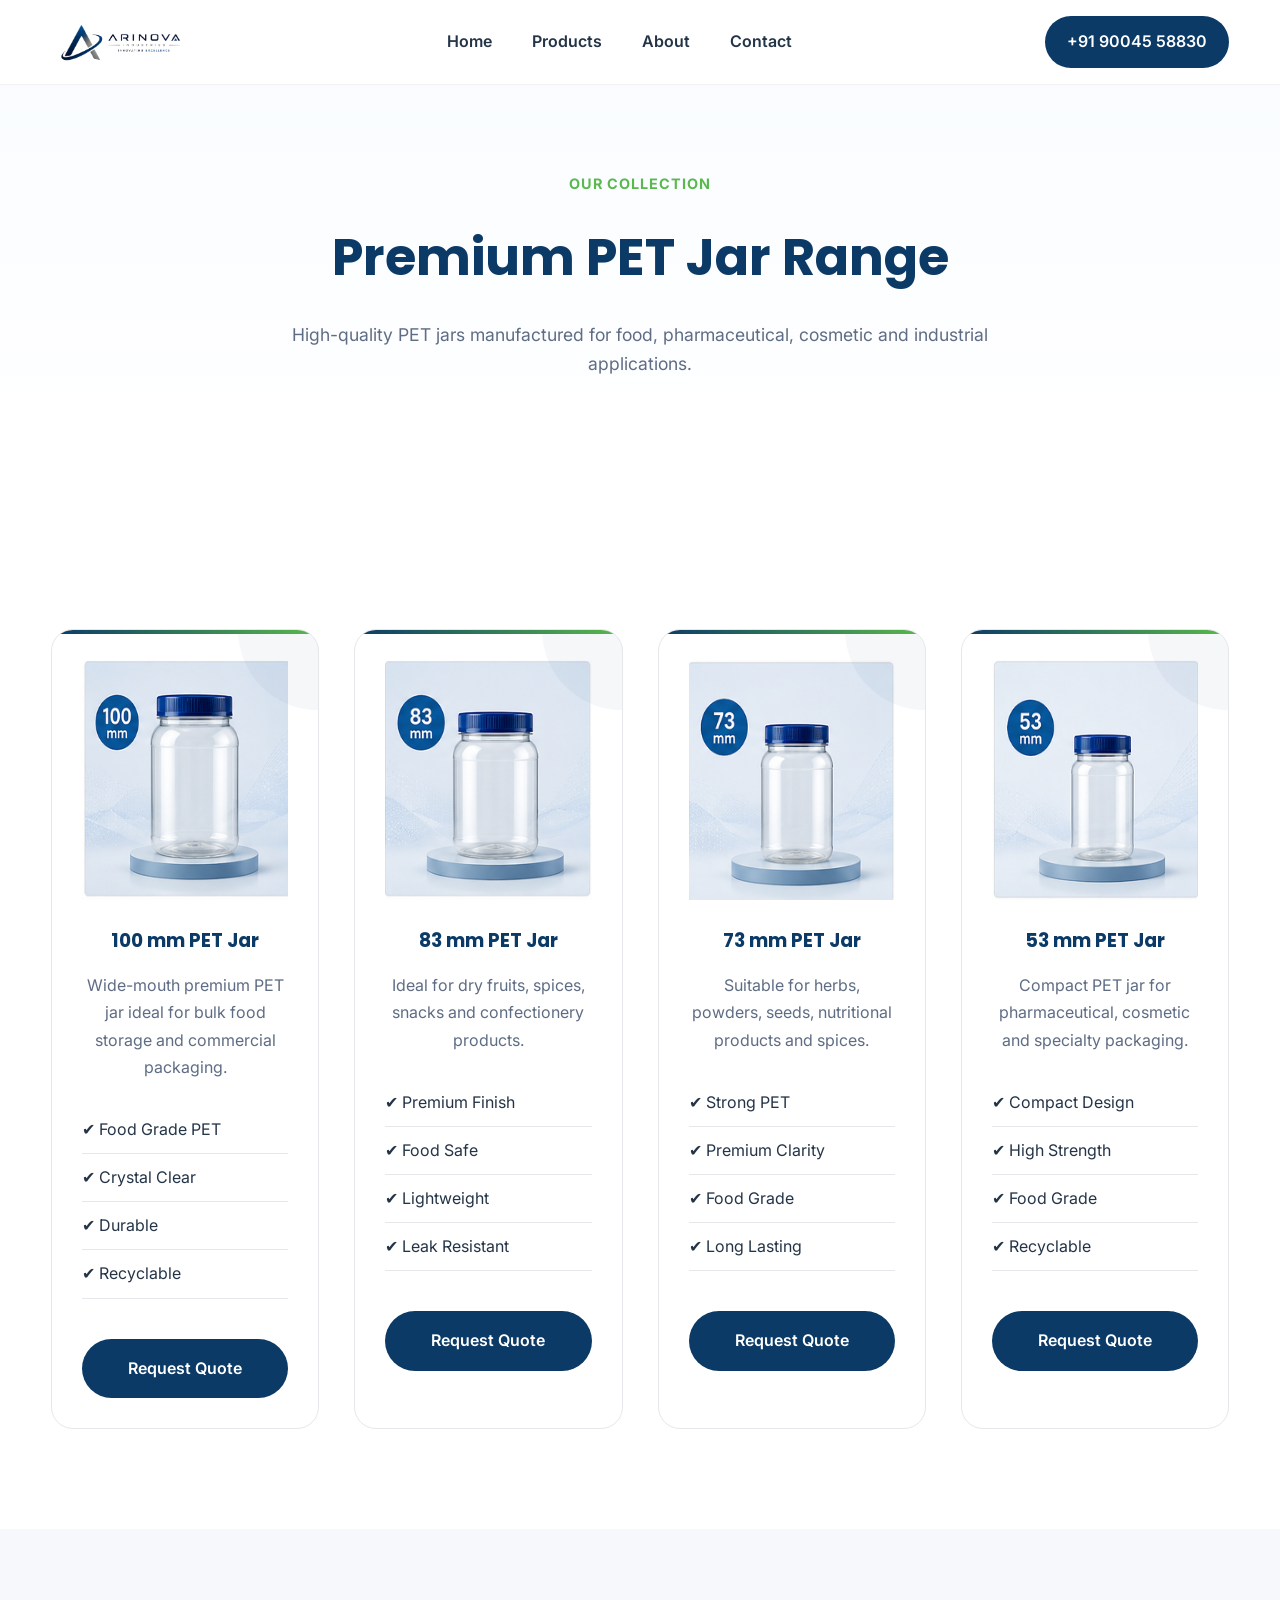
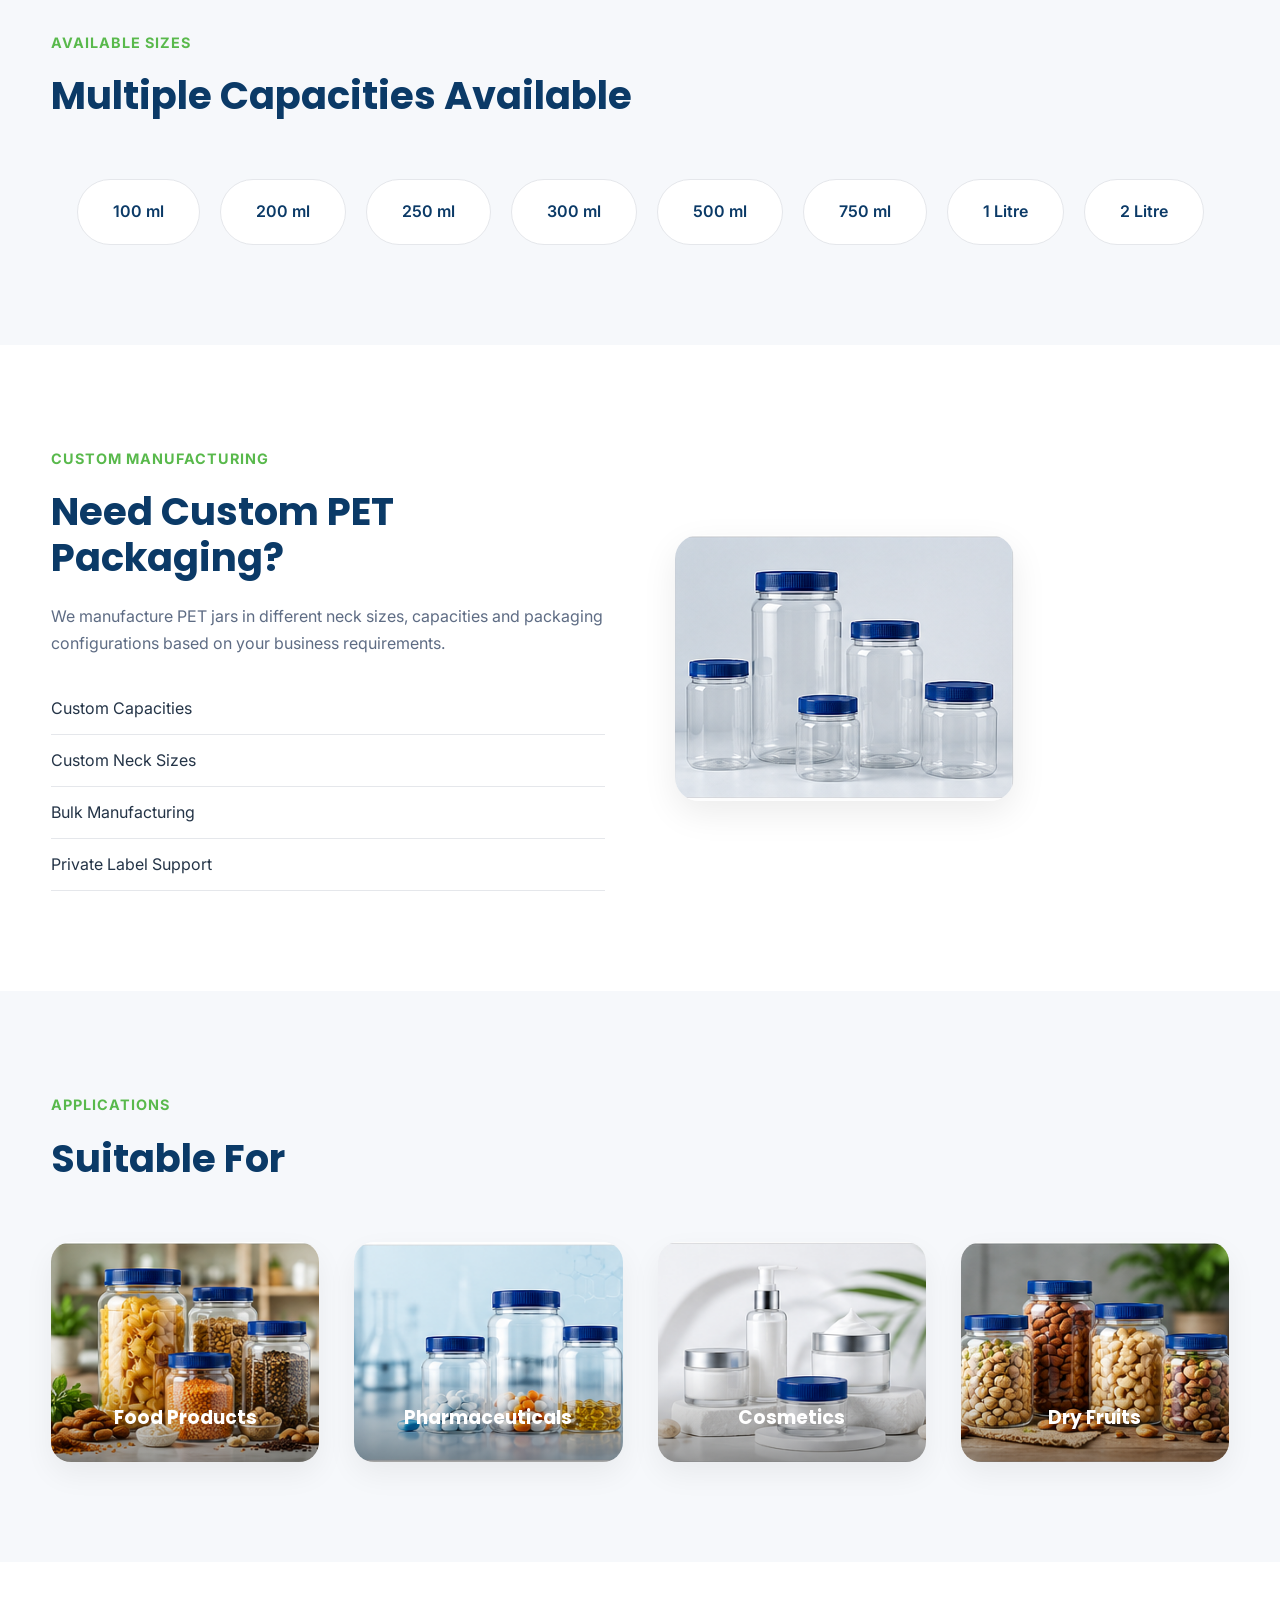
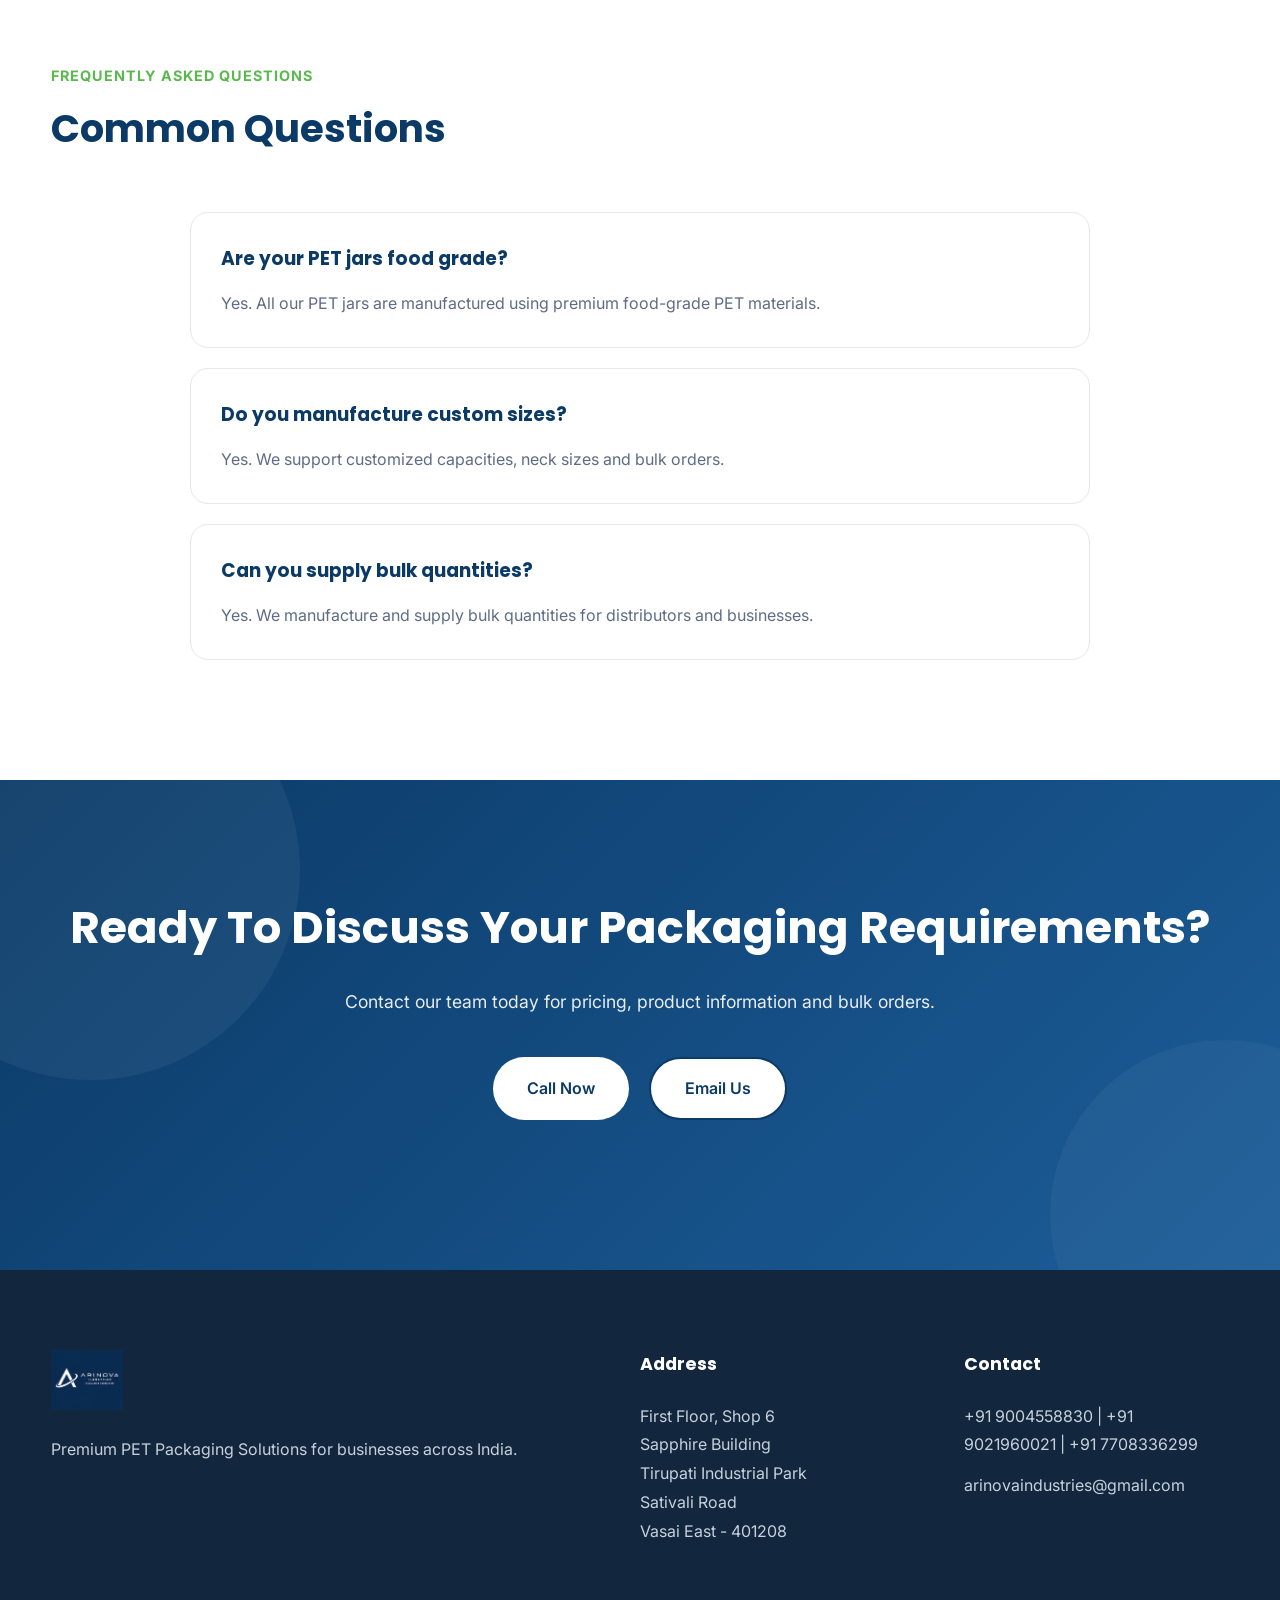
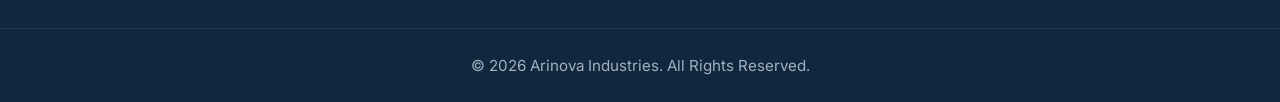
==== products.html @ 7dbd40dd "New look" ====
<!DOCTYPE html>
<html lang="en">
<head>
    <meta charset="UTF-8">
    <meta name="viewport" content="width=device-width, initial-scale=1.0">

    <title>Products | Arinova Industries</title>

    <meta name="description"
          content="Explore Arinova Industries premium PET jar collection. Food grade, crystal clear, durable PET packaging solutions.">

    <link rel="preconnect" href="https://fonts.googleapis.com">
    <link rel="preconnect" href="https://fonts.gstatic.com" crossorigin>

    <link href="https://fonts.googleapis.com/css2?family=Inter:wght@300;400;500;600;700&family=Poppins:wght@500;600;700&display=swap" rel="stylesheet">

    <link rel="stylesheet" href="css/style.css">
    <link rel="stylesheet" href="css/responsive.css">
</head>

<body>

<header class="header">

    <div class="container nav">

        <a href="index.html" class="logo">
            <img src="images/logo.png" alt="Arinova Industries">
        </a>

        <nav>

            <ul class="nav-links">

                <li><a href="index.html">Home</a></li>

                <li><a class="active" href="products.html">Products</a></li>

                <li><a href="index.html#about">About</a></li>

                <li><a href="#contact">Contact</a></li>

            </ul>

        </nav>

        <a class="phone-btn" href="tel:+919004558830">

            +91 90045 58830

        </a>

    </div>

</header>

<!-- PAGE HERO -->

<section class="page-hero">

    <div class="container">

        <span class="section-title">

            Our Collection

        </span>

        <h1>

            Premium PET Jar Range

        </h1>

        <p>

            High-quality PET jars manufactured for food,
            pharmaceutical, cosmetic and industrial applications.

        </p>

    </div>

</section>

<!-- PRODUCTS -->

<section class="section">

    <div class="container">

        <div class="products-grid">

            <article class="product-card">

                <img src="images/jars/100mm.png"
                     alt="100 mm PET Jar">

                <h3>100 mm PET Jar</h3>

                <p>

                    Wide-mouth premium PET jar ideal for bulk food
                    storage and commercial packaging.

                </p>

                <ul>

                    <li>✔ Food Grade PET</li>
                    <li>✔ Crystal Clear</li>
                    <li>✔ Durable</li>
                    <li>✔ Recyclable</li>

                </ul>

                <a href="#contact" class="btn primary">

                    Request Quote

                </a>

            </article>

            <article class="product-card">

                <img src="images/jars/83mm.png"
                     alt="83 mm PET Jar">

                <h3>83 mm PET Jar</h3>

                <p>

                    Ideal for dry fruits, spices, snacks and
                    confectionery products.

                </p>

                <ul>

                    <li>✔ Premium Finish</li>
                    <li>✔ Food Safe</li>
                    <li>✔ Lightweight</li>
                    <li>✔ Leak Resistant</li>

                </ul>

                <a href="#contact" class="btn primary">

                    Request Quote

                </a>

            </article>

            <article class="product-card">

                <img src="images/jars/73mm.png"
                     alt="73 mm PET Jar">

                <h3>73 mm PET Jar</h3>

                <p>

                    Suitable for herbs, powders, seeds,
                    nutritional products and spices.

                </p>

                <ul>

                    <li>✔ Strong PET</li>
                    <li>✔ Premium Clarity</li>
                    <li>✔ Food Grade</li>
                    <li>✔ Long Lasting</li>

                </ul>

                <a href="#contact" class="btn primary">

                    Request Quote

                </a>

            </article>

            <article class="product-card">

                <img src="images/jars/53mm.png"
                     alt="53 mm PET Jar">

                <h3>53 mm PET Jar</h3>

                <p>

                    Compact PET jar for pharmaceutical,
                    cosmetic and specialty packaging.

                </p>

                <ul>

                    <li>✔ Compact Design</li>
                    <li>✔ High Strength</li>
                    <li>✔ Food Grade</li>
                    <li>✔ Recyclable</li>

                </ul>

                <a href="#contact" class="btn primary">

                    Request Quote

                </a>

            </article>

        </div>

    </div>

</section>

<!-- CAPACITIES -->

<section class="section light">

    <div class="container">

        <span class="section-title">

            Available Sizes

        </span>

        <h2>

            Multiple Capacities Available

        </h2>

        <div class="capacity-grid">

            <div>100 ml</div>
            <div>200 ml</div>
            <div>250 ml</div>
            <div>300 ml</div>
            <div>500 ml</div>
            <div>750 ml</div>
            <div>1 Litre</div>
            <div>2 Litre</div>

        </div>

    </div>

</section>

<!-- CUSTOM -->

<section class="section">

    <div class="container custom-box">

        <div>

            <span class="section-title">

                Custom Manufacturing

            </span>

            <h2>

                Need Custom PET Packaging?

            </h2>

            <p>

                We manufacture PET jars in different neck sizes,
                capacities and packaging configurations based on
                your business requirements.

            </p>

            <ul>

                <li>Custom Capacities</li>

                <li>Custom Neck Sizes</li>

                <li>Bulk Manufacturing</li>

                <li>Private Label Support</li>

            </ul>

        </div>

        <div>

            <img src="images/custom.png"
                 alt="Custom PET Packaging">

        </div>

    </div>

</section>

<!-- APPLICATIONS -->

<section class="section light">

    <div class="container">

        <span class="section-title">

            Applications

        </span>

        <h2>

            Suitable For

        </h2>

        <div class="industry-grid">

            <div class="industry-card">

                <img src="images/food.png">

                <h3>Food Products</h3>

            </div>

            <div class="industry-card">

                <img src="images/pharma.png">

                <h3>Pharmaceuticals</h3>

            </div>

            <div class="industry-card">

                <img src="images/cosmetics.png">

                <h3>Cosmetics</h3>

            </div>

            <div class="industry-card">

                <img src="images/dryfruits.png">

                <h3>Dry Fruits</h3>

            </div>

        </div>

    </div>

</section>

<!-- FAQ -->

<section class="section">

    <div class="container">

        <span class="section-title">

            Frequently Asked Questions

        </span>

        <h2>

            Common Questions

        </h2>

        <div class="faq">

            <div class="faq-item">

                <h3>Are your PET jars food grade?</h3>

                <p>

                    Yes. All our PET jars are manufactured using
                    premium food-grade PET materials.

                </p>

            </div>

            <div class="faq-item">

                <h3>Do you manufacture custom sizes?</h3>

                <p>

                    Yes. We support customized capacities,
                    neck sizes and bulk orders.

                </p>

            </div>

            <div class="faq-item">

                <h3>Can you supply bulk quantities?</h3>

                <p>

                    Yes. We manufacture and supply bulk quantities
                    for distributors and businesses.

                </p>

            </div>

        </div>

    </div>

</section>

<!-- CTA -->

<section class="cta" id="contact">

    <div class="container">

        <h2>

            Ready To Discuss Your Packaging Requirements?

        </h2>

        <p>

            Contact our team today for pricing,
            product information and bulk orders.

        </p>

        <div class="hero-buttons">

            <a href="tel:+919004558830" class="btn white">

                Call Now

            </a>

            <a href="mailto:arinovaindustries@gmail.com" class="btn secondary">

                Email Us

            </a>

        </div>

    </div>

</section>

<footer>

    <div class="container footer-grid">

        <div>

            <img src="images/logo-white.png"
                 class="footer-logo"
                 alt="Arinova">

            <p>

                Premium PET Packaging Solutions
                for businesses across India.

            </p>

        </div>

        <div>

            <h4>Address</h4>

            <p>

                First Floor, Shop 6<br>
                Sapphire Building<br>
                Tirupati Industrial Park<br>
                Sativali Road<br>
                Vasai East - 401208

            </p>

        </div>

        <div>

            <h4>Contact</h4>

            <p><a data-v-7cbddfd2="" href="tel:+919004558830">+91 9004558830</a> | <a data-v-7cbddfd2="" href="tel:+919021960021">+91 9021960021</a> | <a data-v-7cbddfd2="" href="tel:+917708336299">+91 7708336299</a></p>

            <p>arinovaindustries@gmail.com</p>

        </div>

    </div>

    <div class="copyright">

        © 2026 Arinova Industries. All Rights Reserved.

    </div>

</footer>

<script src="js/script.js"></script>

</body>
</html>
---- css/style.css ----
/* ==========================================================
   Arinova Industries
   Modern Corporate Website
   style.css (Part 1)
   ========================================================== */


/* ==========================================================
   RESET
   ========================================================== */

*,
*::before,
*::after{
    margin:0;
    padding:0;
    box-sizing:border-box;
}

html{
    scroll-behavior:smooth;
}

body{
    font-family:'Inter',sans-serif;
    font-size:16px;
    line-height:1.7;
    color:#243447;
    background:#ffffff;
    overflow-x:hidden;
}

img{
    max-width:100%;
    display:block;
}

a{
    color:inherit;
    text-decoration:none;
}

ul{
    list-style:none;
}

button{
    border:none;
    cursor:pointer;
    font-family:inherit;
}


/* ==========================================================
   VARIABLES
   ========================================================== */

:root{

    --primary:#0B3A67;
    --primary-light:#1C5D99;

    --secondary:#59B94C;

    --dark:#243447;

    --text:#5E6C84;

    --light:#F6F8FB;

    --white:#ffffff;

    --border:#E5E7EB;

    --shadow:
        0 12px 35px rgba(0,0,0,.08);

    --shadow-hover:
        0 20px 45px rgba(0,0,0,.12);

    --radius:18px;

    --transition:.35s ease;
}


/* ==========================================================
   CONTAINER
   ========================================================== */

.container{

    width:min(1200px,92%);
    margin:auto;

}


/* ==========================================================
   SECTION
   ========================================================== */

.section{

    padding:100px 0;

}

.section.light{

    background:var(--light);

}

.section-title{

    display:inline-block;

    color:var(--secondary);

    font-weight:700;

    text-transform:uppercase;

    letter-spacing:1px;

    margin-bottom:18px;

    font-size:.9rem;

}

.section h2{

    font-family:'Poppins',sans-serif;

    font-size:2.4rem;

    line-height:1.2;

    margin-bottom:22px;

    color:var(--primary);

}

.section p{

    color:var(--text);

    margin-bottom:20px;

}

.center{

    text-align:center;

    margin-top:50px;

}


/* ==========================================================
   BUTTONS
   ========================================================== */

.btn{

    display:inline-flex;

    align-items:center;

    justify-content:center;

    gap:10px;

    padding:16px 34px;

    border-radius:999px;

    transition:var(--transition);

    font-weight:600;

}

.btn.primary{

    background:var(--primary);

    color:#fff;

}

.btn.primary:hover{

    transform:translateY(-3px);

    box-shadow:var(--shadow-hover);

}

.btn.secondary{

    border:2px solid var(--primary);

    color:var(--primary);

    background:white;

}

.btn.secondary:hover{

    background:var(--primary);

    color:white;

}

.btn.white{

    background:white;

    color:var(--primary);

}

.btn.white:hover{

    transform:translateY(-3px);

}


/* ==========================================================
   HEADER
   ========================================================== */

.header{

    position:fixed;

    left:0;

    top:0;

    width:100%;

    z-index:1000;

    background:rgba(255,255,255,.92);

    backdrop-filter:blur(16px);

    border-bottom:1px solid rgba(0,0,0,.05);

}

.nav{

    display:flex;

    align-items:center;

    justify-content:space-between;

    height:84px;

}

.logo img{

    height:52px;

}

.nav-links{

    display:flex;

    gap:40px;

}

.nav-links a{

    font-weight:600;

    position:relative;

    transition:var(--transition);

}

.nav-links a:hover{

    color:var(--primary);

}

.nav-links a::after{

    content:"";

    position:absolute;

    left:0;

    bottom:-8px;

    width:0;

    height:2px;

    background:var(--secondary);

    transition:var(--transition);

}

.nav-links a:hover::after{

    width:100%;

}

.phone-btn{

    background:var(--primary);

    color:white;

    padding:12px 22px;

    border-radius:999px;

    font-weight:600;

    transition:var(--transition);

}

.phone-btn:hover{

    background:var(--secondary);

}


/* ==========================================================
   HERO
   ========================================================== */

.hero{

    padding-top:160px;

    padding-bottom:120px;

    background:

    radial-gradient(circle at top right,
    rgba(89,185,76,.15),
    transparent 35%),

    linear-gradient(
    135deg,
    #F8FBFF,
    #EEF5FB);

}

.hero-grid{

    display:grid;

    grid-template-columns:1fr 1fr;

    align-items:center;

    gap:80px;

}

.hero-tag{

    display:inline-block;

    padding:10px 18px;

    background:#E9F6EC;

    color:var(--secondary);

    border-radius:999px;

    font-size:.9rem;

    font-weight:700;

    margin-bottom:24px;

}

.hero h1{

    font-family:'Poppins',sans-serif;

    font-size:3.8rem;

    line-height:1.15;

    color:var(--primary);

    margin-bottom:28px;

}

.hero p{

    font-size:1.15rem;

    color:var(--text);

    margin-bottom:40px;

}

.hero-buttons{

    display:flex;

    gap:20px;

    margin-bottom:40px;

}

.hero-features{

    display:grid;

    grid-template-columns:repeat(2,1fr);

    gap:18px;

}

.hero-features div{

    background:white;

    border-radius:14px;

    padding:16px 22px;

    box-shadow:var(--shadow);

    font-weight:600;

}

.hero-image{

    position:relative;

}

.hero-image img{

    border-radius:28px;

    box-shadow:

    0 35px 70px rgba(11,58,103,.18);

}


/* ==========================================================
   PAGE HERO (Products Page)
   ========================================================== */

.page-hero{

    padding-top:170px;

    padding-bottom:90px;

    text-align:center;

    background:

    linear-gradient(
    180deg,
    #F8FBFF,
    white);

}

.page-hero h1{

    font-family:'Poppins',sans-serif;

    font-size:3.2rem;

    color:var(--primary);

    margin-bottom:18px;

}

.page-hero p{

    max-width:720px;

    margin:auto;

    color:var(--text);

    font-size:1.1rem;

}


/* ==========================================================
   TWO COLUMN LAYOUT
   ========================================================== */

.two-column{

    display:grid;

    grid-template-columns:1fr 1fr;

    gap:80px;

    align-items:center;

}

.two-column img{

    border-radius:24px;

    box-shadow:var(--shadow);

}

.about-list{

    margin-top:28px;

}

.about-list li{

    padding:12px 0;

    border-bottom:1px solid var(--border);

    color:var(--dark);

    font-weight:500;

}
/* ==========================================================
   FEATURES
   ========================================================== */

.features-grid{

    display:grid;
    grid-template-columns:repeat(auto-fit,minmax(280px,1fr));
    gap:30px;
    margin-top:60px;

}

.feature-card{

    background:#fff;
    border:1px solid var(--border);
    border-radius:var(--radius);
    padding:40px 32px;
    transition:var(--transition);
    box-shadow:0 10px 25px rgba(0,0,0,.04);

}

.feature-card:hover{

    transform:translateY(-10px);
    box-shadow:var(--shadow-hover);
    border-color:transparent;

}

.feature-card::before{

    content:"✓";
    display:flex;
    align-items:center;
    justify-content:center;

    width:60px;
    height:60px;

    border-radius:50%;
    margin-bottom:25px;

    background:rgba(89,185,76,.12);
    color:var(--secondary);

    font-size:1.4rem;
    font-weight:700;

}

.feature-card h3{

    font-family:'Poppins',sans-serif;
    color:var(--primary);
    margin-bottom:15px;
    font-size:1.25rem;

}

.feature-card p{

    color:var(--text);
    margin:0;

}


/* ==========================================================
   INDUSTRIES
   ========================================================== */

.industry-grid{

    display:grid;
    grid-template-columns:repeat(auto-fit,minmax(250px,1fr));
    gap:35px;
    margin-top:60px;

}

.industry-card{

    overflow:hidden;

    background:white;

    border-radius:20px;

    box-shadow:0 12px 30px rgba(0,0,0,.06);

    transition:var(--transition);

}

.industry-card:hover{

    transform:translateY(-8px);

    box-shadow:var(--shadow-hover);

}

.industry-card img{

    width:100%;
    height:220px;
    object-fit:cover;

}

.industry-card h3{

    padding:28px;

    text-align:center;

    color:var(--primary);

    font-family:'Poppins',sans-serif;

}


/* ==========================================================
   PRODUCTS
   ========================================================== */

.products-grid{

    display:grid;
    grid-template-columns:repeat(auto-fit,minmax(260px,1fr));
    gap:35px;
    margin-top:60px;

}

.product-card{

    background:white;

    border-radius:22px;

    overflow:hidden;

    text-align:center;

    padding:30px;

    border:1px solid var(--border);

    transition:var(--transition);

}

.product-card:hover{

    transform:translateY(-10px);

    box-shadow:var(--shadow-hover);

}

.product-card img{

    height:240px;

    width:auto;

    margin:auto;

    transition:.4s;

}

.product-card:hover img{

    transform:scale(1.05);

}

.product-card h3{

    margin:25px 0 15px;

    color:var(--primary);

    font-family:'Poppins',sans-serif;

}

.product-card p{

    color:var(--text);

    margin-bottom:20px;

}

.product-card ul{

    margin:25px 0;

    text-align:left;

}

.product-card li{

    padding:10px 0;

    color:var(--dark);

    border-bottom:1px solid var(--border);

}

.product-card .btn{

    width:100%;
    margin-top:15px;

}


/* ==========================================================
   CAPACITY GRID
   ========================================================== */

.capacity-grid{

    display:flex;

    flex-wrap:wrap;

    justify-content:center;

    gap:20px;

    margin-top:60px;

}

.capacity-grid div{

    padding:18px 35px;

    background:white;

    border-radius:999px;

    border:1px solid var(--border);

    font-weight:600;

    color:var(--primary);

    transition:var(--transition);

}

.capacity-grid div:hover{

    background:var(--primary);

    color:white;

    transform:translateY(-4px);

}


/* ==========================================================
   CUSTOM MANUFACTURING
   ========================================================== */

.custom-box{

    display:grid;

    grid-template-columns:1fr 1fr;

    gap:70px;

    align-items:center;

}

.custom-box img{

    border-radius:24px;

    box-shadow:var(--shadow);

}

.custom-box ul{

    margin-top:25px;

}

.custom-box li{

    padding:12px 0;

    border-bottom:1px solid var(--border);

    color:var(--dark);

}


/* ==========================================================
   FAQ
   ========================================================== */

.faq{

    max-width:900px;

    margin:60px auto 0;

}

.faq-item{

    background:white;

    border-radius:18px;

    padding:30px;

    margin-bottom:20px;

    border:1px solid var(--border);

    transition:var(--transition);

}

.faq-item:hover{

    box-shadow:var(--shadow);

}

.faq-item h3{

    color:var(--primary);

    margin-bottom:15px;

    font-family:'Poppins',sans-serif;

}

.faq-item p{

    margin:0;

    color:var(--text);

}


/* ==========================================================
   IMAGE EFFECTS
   ========================================================== */

.product-card img,
.industry-card img,
.two-column img,
.custom-box img{

    transition:.5s;

}

.product-card:hover img,
.industry-card:hover img,
.custom-box:hover img{

    transform:scale(1.05);

}

/* ==========================================================
   MANUFACTURING PROCESS
   ========================================================== */

.timeline{

    display:grid;

    grid-template-columns:repeat(5,1fr);

    gap:30px;

    margin-top:70px;

    position:relative;

}

.timeline::before{

    content:"";

    position:absolute;

    left:0;
    right:0;
    top:35px;

    height:3px;

    background:#dce6f2;

    z-index:0;

}

.timeline div{

    position:relative;

    z-index:2;

    background:white;

    border-radius:20px;

    padding:80px 20px 30px;

    text-align:center;

    border:1px solid var(--border);

    box-shadow:0 10px 25px rgba(0,0,0,.05);

    transition:var(--transition);

    font-weight:600;

    color:var(--primary);

}

.timeline div::before{

    content:"";

    position:absolute;

    top:22px;
    left:50%;

    transform:translateX(-50%);

    width:28px;
    height:28px;

    border-radius:50%;

    background:var(--secondary);

    border:6px solid white;

    box-shadow:0 0 0 4px rgba(89,185,76,.15);

}

.timeline div:hover{

    transform:translateY(-8px);

    box-shadow:var(--shadow-hover);

}


/* ==========================================================
   CTA
   ========================================================== */

.cta{

    padding:110px 0;

    text-align:center;

    color:white;

    background:
    linear-gradient(
    135deg,
    var(--primary),
    var(--primary-light)
    );

    position:relative;

    overflow:hidden;

}

.cta::before{

    content:"";

    position:absolute;

    width:420px;
    height:420px;

    border-radius:50%;

    background:rgba(255,255,255,.05);

    top:-120px;
    left:-120px;

}

.cta::after{

    content:"";

    position:absolute;

    width:350px;
    height:350px;

    border-radius:50%;

    background:rgba(255,255,255,.04);

    right:-120px;
    bottom:-120px;

}

.cta .container{

    position:relative;

    z-index:2;

}

.cta h2{

    font-family:'Poppins',sans-serif;

    font-size:2.8rem;

    margin-bottom:20px;

    color:white;

}

.cta p{

    font-size:1.1rem;

    opacity:.9;

    max-width:700px;

    margin:0 auto 40px;

}

.cta .hero-buttons{

    justify-content:center;

}


/* ==========================================================
   FOOTER
   ========================================================== */

footer{

    background:#12273d;

    color:#d8e2ed;

    padding:80px 0 0;

}

.footer-grid{

    display:grid;

    grid-template-columns:2fr 1fr 1fr;

    gap:60px;

}

.footer-logo{

    height:60px;

    margin-bottom:25px;

}

footer h4{

    color:white;

    margin-bottom:22px;

    font-family:'Poppins',sans-serif;

    font-size:1.1rem;

}

footer p{

    color:#c6d1dc;

    line-height:1.8;

    margin-bottom:12px;

}

footer ul{

    display:flex;

    flex-direction:column;

    gap:12px;

}

footer ul a{

    color:#c6d1dc;

    transition:var(--transition);

}

footer ul a:hover{

    color:white;

    padding-left:8px;

}

.footer-contact{

    display:flex;

    flex-direction:column;

    gap:14px;

}

.footer-contact span{

    display:flex;

    align-items:center;

    gap:12px;

}


/* ==========================================================
   COPYRIGHT
   ========================================================== */

.copyright{

    margin-top:70px;

    border-top:1px solid rgba(255,255,255,.08);

    padding:24px 0;

    text-align:center;

    color:#9eb1c4;

    font-size:.95rem;

}


/* ==========================================================
   SOCIAL LINKS
   ========================================================== */

.social-links{

    display:flex;

    gap:15px;

    margin-top:25px;

}

.social-links a{

    width:42px;
    height:42px;

    border-radius:50%;

    display:flex;

    align-items:center;
    justify-content:center;

    background:rgba(255,255,255,.08);

    transition:var(--transition);

}

.social-links a:hover{

    background:var(--secondary);

    transform:translateY(-5px);

}


/* ==========================================================
   SCROLL TO TOP
   ========================================================== */

.scroll-top{

    position:fixed;

    right:30px;
    bottom:30px;

    width:52px;
    height:52px;

    border-radius:50%;

    background:var(--primary);

    color:white;

    display:flex;

    align-items:center;
    justify-content:center;

    font-size:20px;

    cursor:pointer;

    opacity:0;

    visibility:hidden;

    transition:var(--transition);

    box-shadow:0 10px 25px rgba(0,0,0,.2);

    z-index:999;

}

.scroll-top.show{

    opacity:1;

    visibility:visible;

}

.scroll-top:hover{

    background:var(--secondary);

    transform:translateY(-5px);

}


/* ==========================================================
   SIMPLE FADE ANIMATION
   ========================================================== */

.fade-up{

    opacity:0;

    transform:translateY(40px);

    transition:all .8s ease;

}

.fade-up.visible{

    opacity:1;

    transform:translateY(0);

}


/* ==========================================================
   UTILITIES
   ========================================================== */

.text-center{

    text-align:center;

}

.mt-1{margin-top:10px;}
.mt-2{margin-top:20px;}
.mt-3{margin-top:30px;}
.mt-4{margin-top:40px;}
.mt-5{margin-top:60px;}

.mb-1{margin-bottom:10px;}
.mb-2{margin-bottom:20px;}
.mb-3{margin-bottom:30px;}
.mb-4{margin-bottom:40px;}
.mb-5{margin-bottom:60px;}

.hidden{

    display:none;

}
/* ==========================================================
   PART 4 - POLISH & ANIMATIONS
   ========================================================== */


/* ==========================================================
   SMOOTH PAGE LOADING
   ========================================================== */

body{

    animation:fadePage .5s ease;

}

@keyframes fadePage{

    from{

        opacity:0;

    }

    to{

        opacity:1;

    }

}


/* ==========================================================
   SECTION FADE ANIMATION
   ========================================================== */

.section{

    opacity:0;

    transform:translateY(40px);

    transition:
        opacity .8s ease,
        transform .8s ease;

}

.section.visible{

    opacity:1;

    transform:translateY(0);

}


/* ==========================================================
   HEADER SCROLL EFFECT
   ========================================================== */

.header.scrolled{

    background:rgba(255,255,255,.98);

    box-shadow:

        0 12px 30px rgba(0,0,0,.08);

}


/* ==========================================================
   LOGO HOVER
   ========================================================== */

.logo img{

    transition:.35s;

}

.logo:hover img{

    transform:scale(1.04);

}


/* ==========================================================
   BUTTON ANIMATION
   ========================================================== */

.btn{

    position:relative;

    overflow:hidden;

}

.btn::before{

    content:"";

    position:absolute;

    left:-120%;

    top:0;

    width:120%;

    height:100%;

    background:

        linear-gradient(

        90deg,

        transparent,

        rgba(255,255,255,.25),

        transparent

        );

    transition:.7s;

}

.btn:hover::before{

    left:120%;

}


/* ==========================================================
   PRODUCT IMAGE FLOAT
   ========================================================== */

.product-card img{

    animation:

        floatImage 5s ease-in-out infinite;

}

@keyframes floatImage{

    0%{

        transform:translateY(0);

    }

    50%{

        transform:translateY(-10px);

    }

    100%{

        transform:translateY(0);

    }

}


/* ==========================================================
   HERO IMAGE
   ========================================================== */

.hero-image{

    position:relative;

}

.hero-image::after{

    content:"";

    position:absolute;

    inset:20px;

    background:

        radial-gradient(

        rgba(89,185,76,.18),

        transparent 70%

        );

    z-index:-1;

    filter:blur(30px);

}


/* ==========================================================
   PRODUCT CARD SHINE
   ========================================================== */

.product-card{

    position:relative;

}

.product-card::before{

    content:"";

    position:absolute;

    width:160px;

    height:160px;

    border-radius:50%;

    background:

        rgba(11,58,103,.04);

    top:-80px;

    right:-80px;

}

.product-card::after{

    content:"";

    position:absolute;

    left:0;

    top:0;

    width:100%;

    height:4px;

    background:

        linear-gradient(

        90deg,

        var(--primary),

        var(--secondary)

        );

}


/* ==========================================================
   INDUSTRY CARD OVERLAY
   ========================================================== */

.industry-card{

    position:relative;

}

.industry-card::after{

    content:"";

    position:absolute;

    left:0;

    bottom:0;

    width:100%;

    height:40%;

    background:

        linear-gradient(

        transparent,

        rgba(0,0,0,.35)

        );

    pointer-events:none;

}

.industry-card h3{

    position:absolute;

    left:0;

    bottom:0;

    width:100%;

    color:white;

    z-index:5;

}


/* ==========================================================
   TIMELINE HOVER
   ========================================================== */

.timeline div{

    overflow:hidden;

}

.timeline div::after{

    content:"";

    position:absolute;

    left:0;

    bottom:0;

    width:100%;

    height:4px;

    background:var(--secondary);

    transform:scaleX(0);

    transition:.35s;

    transform-origin:left;

}

.timeline div:hover::after{

    transform:scaleX(1);

}


/* ==========================================================
   FOOTER LINKS
   ========================================================== */

footer a{

    transition:.3s;

}

footer a:hover{

    color:white;

}


/* ==========================================================
   SELECTION
   ========================================================== */

::selection{

    background:var(--primary);

    color:white;

}


/* ==========================================================
   SCROLLBAR
   ========================================================== */

::-webkit-scrollbar{

    width:10px;

}

::-webkit-scrollbar-track{

    background:#eef2f6;

}

::-webkit-scrollbar-thumb{

    background:var(--primary);

    border-radius:20px;

}

::-webkit-scrollbar-thumb:hover{

    background:var(--secondary);

}


/* ==========================================================
   IMAGE RADIUS
   ========================================================== */

.hero img,
.two-column img,
.custom-box img{

    border-radius:24px;

}


/* ==========================================================
   SMALL UTILITIES
   ========================================================== */

.shadow{

    box-shadow:var(--shadow);

}

.shadow-lg{

    box-shadow:var(--shadow-hover);

}

.rounded{

    border-radius:var(--radius);

}

.rounded-full{

    border-radius:999px;

}

.w-100{

    width:100%;

}

.h-100{

    height:100%;

}

.flex{

    display:flex;

}

.grid{

    display:grid;

}

.items-center{

    align-items:center;

}

.justify-center{

    justify-content:center;

}

.gap-1{

    gap:10px;

}

.gap-2{

    gap:20px;

}

.gap-3{

    gap:30px;

}


/* ==========================================================
   END
   ========================================================== */
---- css/responsive.css ----
/* ==========================================================
   responsive.css
   Arinova Industries
   ========================================================== */


/* ==========================================================
   LARGE LAPTOPS
   ========================================================== */

@media (max-width:1200px){

    .hero h1{

        font-size:3.2rem;

    }

    .section h2{

        font-size:2.1rem;

    }

}


/* ==========================================================
   TABLETS
   ========================================================== */

@media (max-width:992px){

    .nav{

        height:75px;

    }

    .phone-btn{

        display:none;

    }

    .hero{

        padding-top:130px;
        padding-bottom:70px;

    }

    .hero-grid,
    .two-column,
    .custom-box{

        grid-template-columns:1fr;
        gap:50px;

    }

    .hero-content{

        text-align:center;

    }

    .hero-buttons{

        justify-content:center;

        flex-wrap:wrap;

    }

    .hero-features{

        grid-template-columns:repeat(2,1fr);

    }

    .hero-image{

        max-width:650px;

        margin:auto;

    }

    .footer-grid{

        grid-template-columns:1fr 1fr;

        gap:40px;

    }

    .timeline{

        grid-template-columns:repeat(3,1fr);

    }

}


/* ==========================================================
   MOBILE NAVIGATION
   ========================================================== */

@media (max-width:768px){

    .header{

        backdrop-filter:none;

    }

    .nav{

        position:relative;

    }

    .nav-links{

        position:absolute;

        left:0;
        right:0;

        top:75px;

        background:white;

        flex-direction:column;

        align-items:center;

        padding:25px;

        gap:22px;

        box-shadow:0 18px 35px rgba(0,0,0,.08);

        display:none;

    }

    .nav-links.active{

        display:flex;

    }

    .menu-toggle{

        display:flex;

        flex-direction:column;

        gap:5px;

        cursor:pointer;

    }

    .menu-toggle span{

        width:26px;
        height:3px;

        background:var(--primary);

        border-radius:10px;

    }

}


/* ==========================================================
   MOBILE
   ========================================================== */

@media (max-width:768px){

    .section{

        padding:70px 0;

    }

    .hero{

        padding-top:120px;

    }

    .hero h1{

        font-size:2.4rem;

    }

    .page-hero h1{

        font-size:2.3rem;

    }

    .section h2{

        font-size:1.9rem;

    }

    .hero p,
    .page-hero p{

        font-size:1rem;

    }

    .hero-buttons{

        flex-direction:column;

        align-items:center;

    }

    .btn{

        width:100%;

        max-width:320px;

    }

    .hero-features{

        grid-template-columns:1fr;

    }

    .features-grid,
    .industry-grid,
    .products-grid{

        grid-template-columns:1fr;

    }

    .timeline{

        grid-template-columns:1fr;

    }

    .timeline::before{

        display:none;

    }

    .capacity-grid{

        justify-content:center;

    }

    .footer-grid{

        grid-template-columns:1fr;

        text-align:center;

    }

    .footer-logo{

        margin:auto auto 25px;

    }

    .social-links{

        justify-content:center;

    }

}


/* ==========================================================
   SMALL MOBILE
   ========================================================== */

@media (max-width:576px){

    body{

        font-size:15px;

    }

    .container{

        width:92%;

    }

    .hero h1{

        font-size:2rem;

    }

    .page-hero h1{

        font-size:2rem;

    }

    .section h2{

        font-size:1.7rem;

    }

    .hero-tag{

        font-size:.8rem;

        padding:8px 16px;

    }

    .btn{

        padding:15px 22px;

    }

    .feature-card,
    .product-card,
    .faq-item{

        padding:25px;

    }

    .product-card img{

        height:180px;

    }

    .industry-card img{

        height:180px;

    }

    .timeline div{

        padding:60px 20px 25px;

    }

    .cta{

        padding:70px 0;

    }

    .cta h2{

        font-size:2rem;

    }

}


/* ==========================================================
   EXTRA SMALL DEVICES
   ========================================================== */

@media (max-width:380px){

    .hero h1{

        font-size:1.8rem;

    }

    .section h2{

        font-size:1.5rem;

    }

    .btn{

        font-size:.9rem;

    }

    .hero-buttons{

        gap:15px;

    }

    .capacity-grid div{

        width:100%;

        text-align:center;

    }

}


/* ==========================================================
   LANDSCAPE MOBILE
   ========================================================== */

@media (max-height:500px){

    .hero{

        padding-top:110px;

    }

}
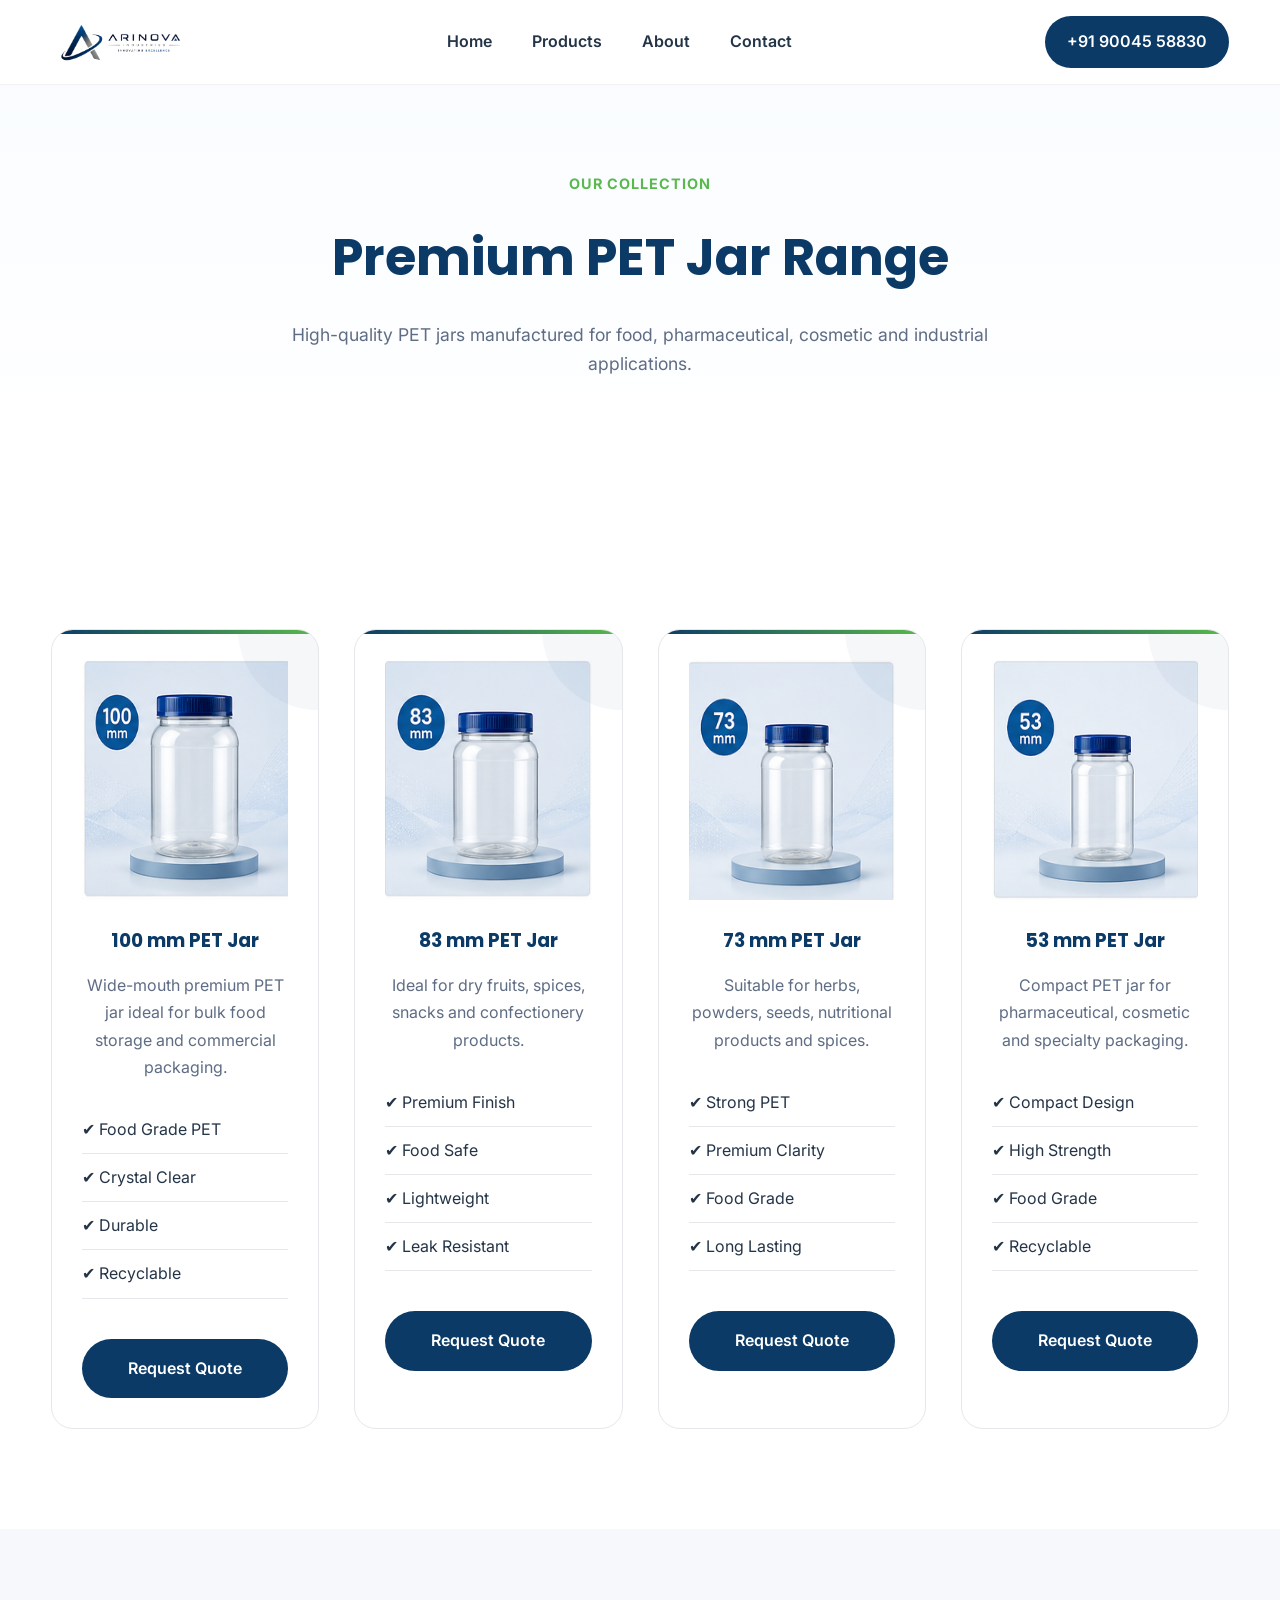
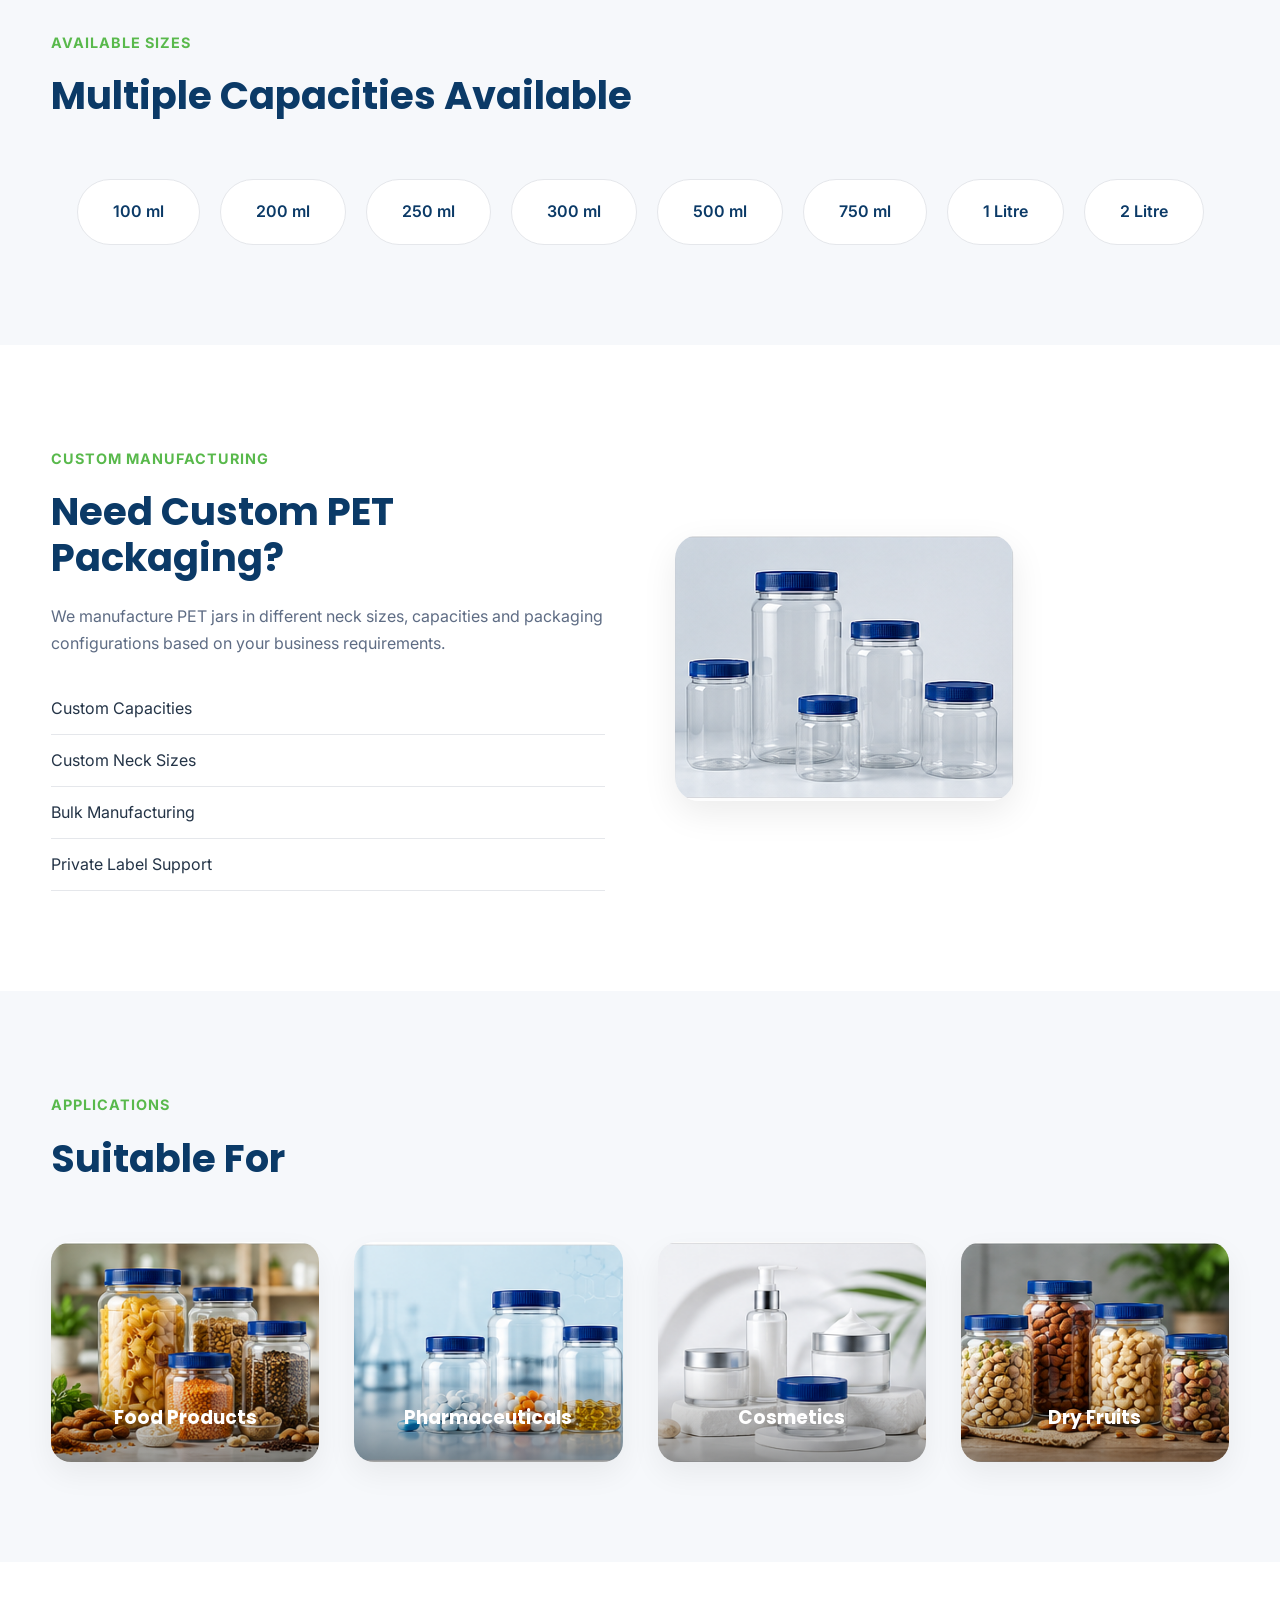
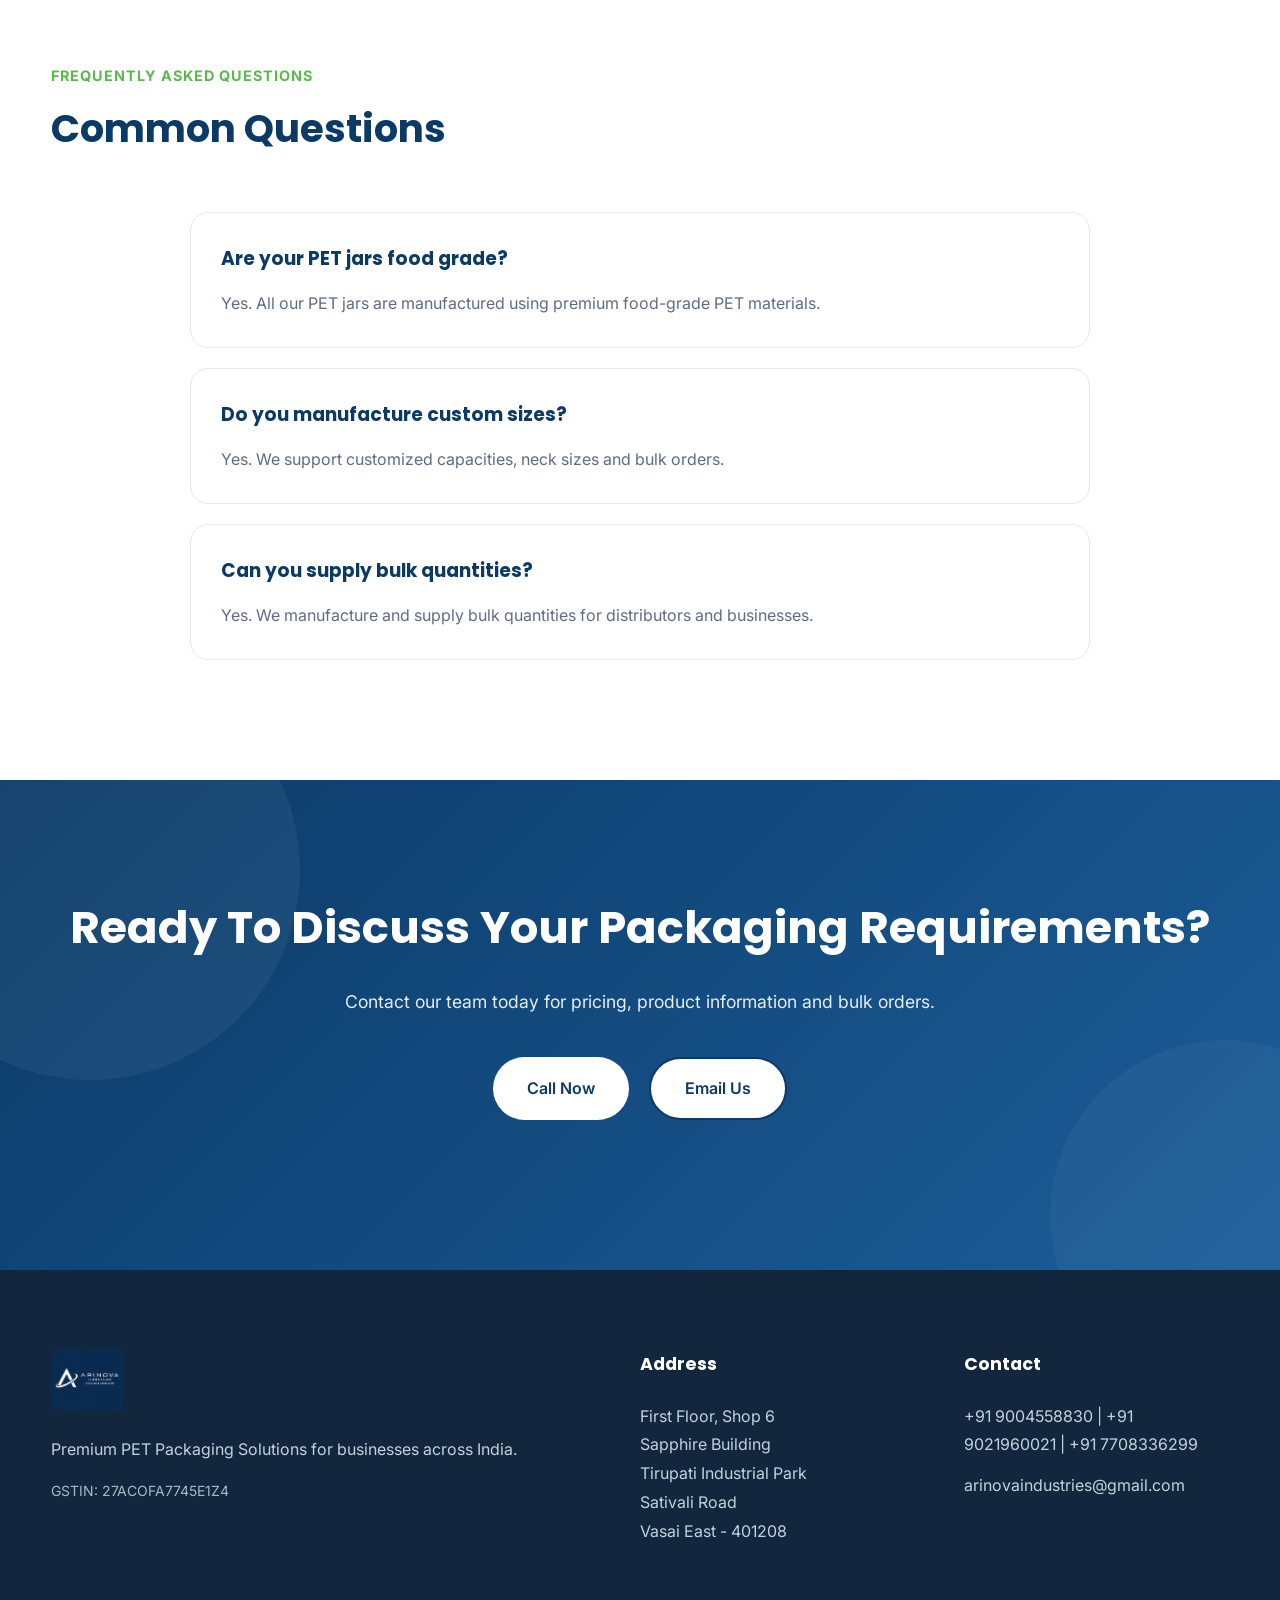
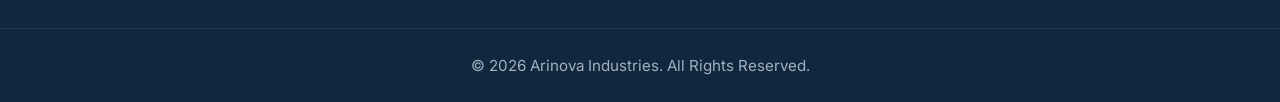
==== commit ba6f7096: "Added GSTIN" ====
--- a/products.html
+++ b/products.html
@@ -488,6 +488,10 @@
 
             </p>
 
+            <p class="gstin">
+                GSTIN: 27ACOFA7745E1Z4
+            </p>
+
         </div>
 
         <div>
--- a/css/style.css
+++ b/css/style.css
@@ -1944,6 +1944,103 @@
 
 }
 
+.contact-grid{
+
+    display:grid;
+
+    grid-template-columns:1fr 1.2fr;
+
+    gap:50px;
+
+    margin-top:60px;
+
+}
+
+.contact-card{
+
+    background:white;
+
+    padding:45px;
+
+    border-radius:20px;
+
+    box-shadow:var(--shadow);
+
+}
+
+.contact-card h3{
+
+    color:var(--primary);
+
+    margin-bottom:10px;
+
+}
+
+.contact-item{
+
+    display:flex;
+
+    gap:20px;
+
+    margin-top:30px;
+
+}
+
+.contact-item .icon{
+
+    width:52px;
+
+    height:52px;
+
+    border-radius:50%;
+
+    background:rgba(11,58,103,.08);
+
+    display:flex;
+
+    justify-content:center;
+
+    align-items:center;
+
+    font-size:22px;
+
+}
+
+.contact-buttons{
+
+    display:flex;
+
+    gap:15px;
+
+    margin-top:35px;
+
+}
+
+.map-card{
+
+    border-radius:20px;
+
+    overflow:hidden;
+
+    box-shadow:var(--shadow);
+
+    min-height:520px;
+
+}
+
+.map-card iframe{
+
+    width:100%;
+
+    height:100%;
+
+}
+
+.gstin {
+    margin-top: 14px;
+    font-size: 14px;
+    opacity: 0.85;
+}
 
 /* ==========================================================
    END
